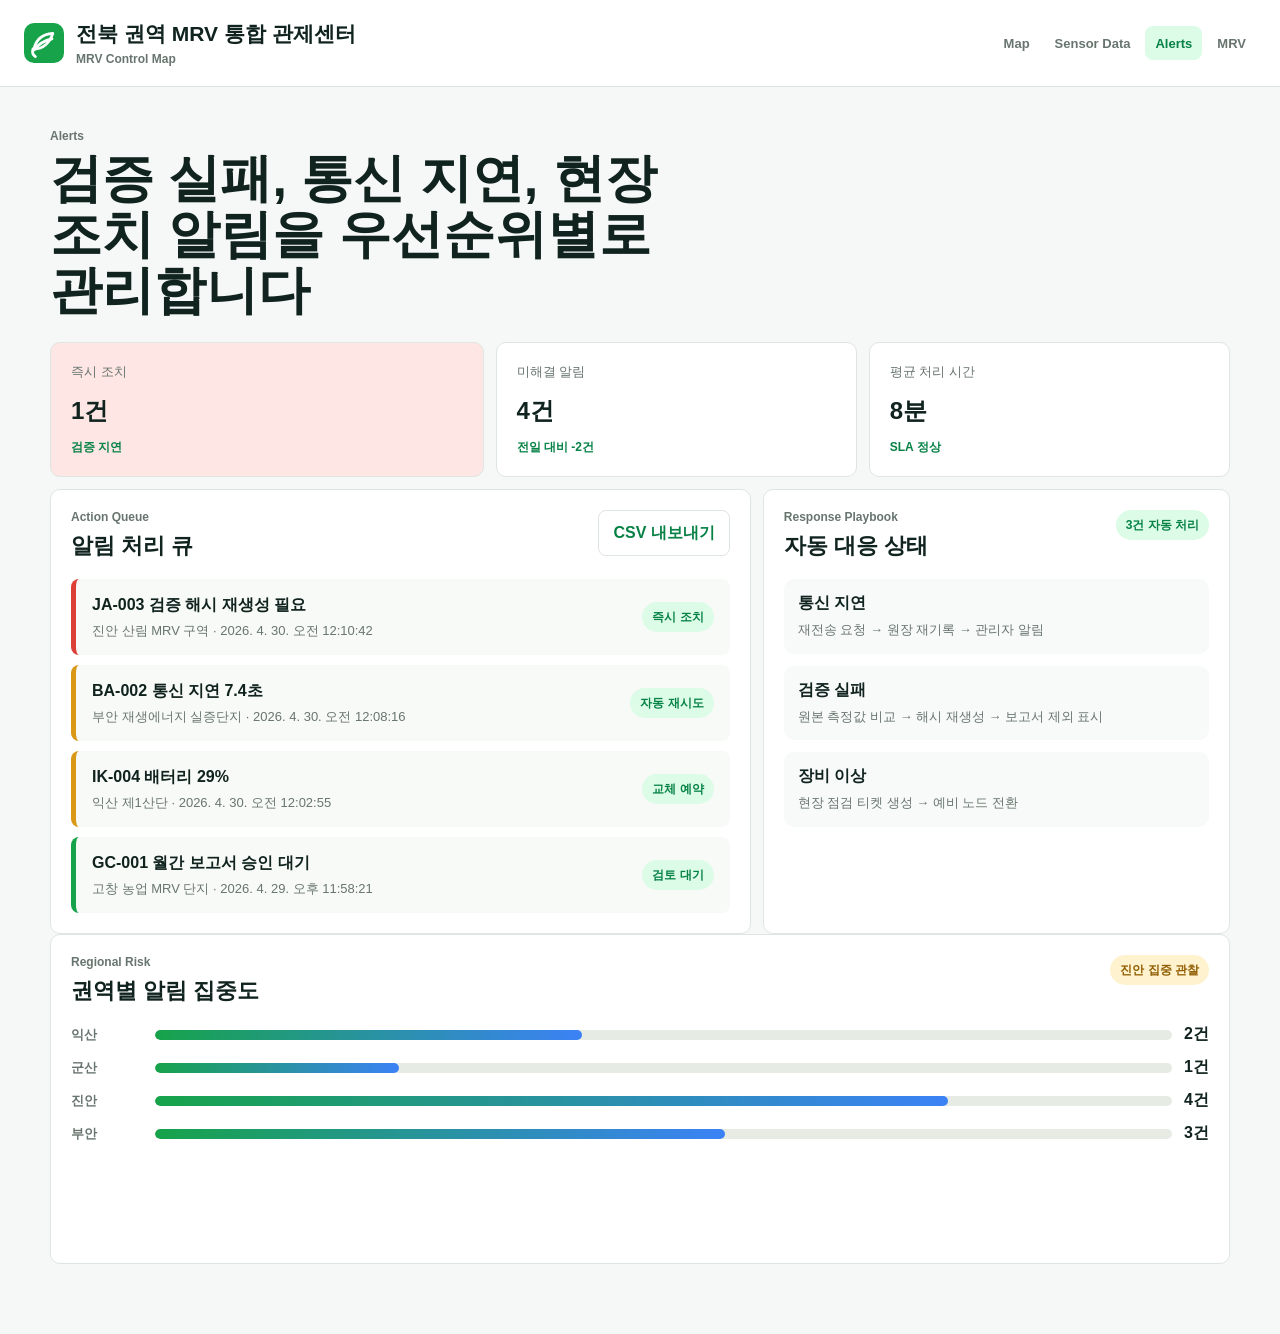
==== alerts.html @ 884a6193 "V1.0" ====
<!doctype html>
<html lang="ko">
  <head>
    <meta charset="utf-8" />
    <meta name="viewport" content="width=device-width, initial-scale=1" />
    <title>Alerts | MRV Control Map</title>
    <link rel="stylesheet" href="assets/styles.css" />
  </head>
  <body>
    <header class="topbar">
      <div class="topbar-main">
        <a class="brand" href="index.html" aria-label="MRV Control Map home">
          <span class="brand-icon" aria-hidden="true">
            <svg viewBox="0 0 40 40" role="img">
              <rect width="40" height="40" rx="10"></rect>
              <path d="M10 26c8.8.3 16-6.4 18.8-15.6C19.2 11.1 12.1 16.3 10 26Z"></path>
              <path d="M10 27c4.5-6 10.5-9.7 18-11.2"></path>
              <path d="M9 26c-1.1 3.1-.3 5.7 2.4 7.7"></path>
            </svg>
          </span>
          <span>
            <strong>전북 권역 MRV 통합 관제센터</strong>
            <small>MRV Control Map</small>
          </span>
        </a>

        <nav class="nav" aria-label="Main navigation">
          <a href="index.html">Map</a>
          <a href="sensor.html">Sensor Data</a>
          <a class="active" href="alerts.html">Alerts</a>
          <a href="mrv.html">MRV</a>
        </nav>
      </div>
    </header>

    <main class="page-shell">
      <section class="page-heading compact">
        <p class="eyebrow">Alerts</p>
        <h1>검증 실패, 통신 지연, 현장 조치 알림을 우선순위별로 관리합니다</h1>
      </section>

      <section class="alert-board" aria-label="Alert summary">
        <article class="alert-summary danger-bg">
          <p>즉시 조치</p>
          <strong>1건</strong>
          <em>검증 지연</em>
        </article>
        <article class="alert-summary">
          <p>미해결 알림</p>
          <strong>4건</strong>
          <em>전일 대비 -2건</em>
        </article>
        <article class="alert-summary">
          <p>평균 처리 시간</p>
          <strong>8분</strong>
          <em>SLA 정상</em>
        </article>
      </section>

      <section class="split-layout alert-layout">
        <article class="panel">
          <div class="panel-head">
            <div>
              <p class="eyebrow">Action Queue</p>
              <h2>알림 처리 큐</h2>
            </div>
            <button class="ghost-action" type="button">CSV 내보내기</button>
          </div>

          <div class="alert-list renewed">
            <article class="alert-item high">
              <div>
                <strong>JA-003 검증 해시 재생성 필요</strong>
                <p>진안 산림 MRV 구역 · 2026. 4. 30. 오전 12:10:42</p>
              </div>
              <span>즉시 조치</span>
            </article>
            <article class="alert-item medium">
              <div>
                <strong>BA-002 통신 지연 7.4초</strong>
                <p>부안 재생에너지 실증단지 · 2026. 4. 30. 오전 12:08:16</p>
              </div>
              <span>자동 재시도</span>
            </article>
            <article class="alert-item medium">
              <div>
                <strong>IK-004 배터리 29%</strong>
                <p>익산 제1산단 · 2026. 4. 30. 오전 12:02:55</p>
              </div>
              <span>교체 예약</span>
            </article>
            <article class="alert-item low">
              <div>
                <strong>GC-001 월간 보고서 승인 대기</strong>
                <p>고창 농업 MRV 단지 · 2026. 4. 29. 오후 11:58:21</p>
              </div>
              <span>검토 대기</span>
            </article>
          </div>
        </article>

        <article class="panel">
          <div class="panel-head">
            <div>
              <p class="eyebrow">Response Playbook</p>
              <h2>자동 대응 상태</h2>
            </div>
            <span class="pill safe">3건 자동 처리</span>
          </div>
          <div class="playbook-list">
            <div>
              <strong>통신 지연</strong>
              <span>재전송 요청 → 원장 재기록 → 관리자 알림</span>
            </div>
            <div>
              <strong>검증 실패</strong>
              <span>원본 측정값 비교 → 해시 재생성 → 보고서 제외 표시</span>
            </div>
            <div>
              <strong>장비 이상</strong>
              <span>현장 점검 티켓 생성 → 예비 노드 전환</span>
            </div>
          </div>
        </article>
      </section>

      <section class="panel">
        <div class="panel-head">
          <div>
            <p class="eyebrow">Regional Risk</p>
            <h2>권역별 알림 집중도</h2>
          </div>
          <span class="pill warn">진안 집중 관찰</span>
        </div>
        <div class="risk-grid">
          <div><span>익산</span><i style="--value:42%"></i><strong>2건</strong></div>
          <div><span>군산</span><i style="--value:24%"></i><strong>1건</strong></div>
          <div><span>진안</span><i style="--value:78%"></i><strong>4건</strong></div>
          <div><span>부안</span><i style="--value:56%"></i><strong>3건</strong></div>
        </div>
      </section>
    </main>
  </body>
</html>
---- assets/styles.css ----
:root {
  color-scheme: light;
  --bg: #f6f8f7;
  --surface: #ffffff;
  --surface-soft: #f3f6f4;
  --line: #dfe5e1;
  --line-strong: #cbd5cf;
  --text: #10231f;
  --muted: #68756f;
  --green: #16a34a;
  --green-dark: #078246;
  --green-soft: #dcfce7;
  --blue: #3b82f6;
  --blue-soft: #e8f1ff;
  --yellow: #d99816;
  --yellow-soft: #fff3cf;
  --red: #dc3f38;
  --red-soft: #fde6e4;
  --shadow: 0 18px 44px rgba(16, 35, 31, 0.14);
  --topbar-height: 86px;
}

* {
  box-sizing: border-box;
}

html,
body {
  min-height: 100%;
}

body {
  margin: 0;
  background: var(--bg);
  color: var(--text);
  font-family: Inter, "Pretendard", "Noto Sans KR", "Segoe UI", Arial, sans-serif;
}

a {
  color: inherit;
  text-decoration: none;
}

button {
  font: inherit;
}

.topbar {
  position: sticky;
  top: 0;
  z-index: 40;
  display: flex;
  min-height: var(--topbar-height);
  align-items: center;
  border-bottom: 1px solid var(--line);
  background: rgba(255, 255, 255, 0.94);
  backdrop-filter: blur(18px);
}

.telemetry-strip {
  display: flex;
  flex: 1 1 560px;
  min-width: 0;
  max-width: 700px;
  min-height: 48px;
  align-items: center;
  justify-content: center;
  gap: 12px;
  border: 1px solid rgba(22, 163, 74, 0.18);
  border-radius: 10px;
  padding: 6px 10px;
  background:
    linear-gradient(90deg, rgba(240, 253, 244, 0.96), rgba(255, 255, 255, 0.92)),
    #fff;
}

.telemetry-tabs,
.live-measurement {
  display: inline-flex;
  min-width: 0;
  align-items: center;
}

.telemetry-tabs {
  gap: 10px;
}

.telemetry-tab {
  display: inline-flex;
  min-width: 0;
  min-height: 30px;
  align-items: center;
  gap: 8px;
  border: 1px solid rgba(22, 163, 74, 0.18);
  border-radius: 999px;
  padding: 0 11px;
  background: rgba(255, 255, 255, 0.88);
  white-space: nowrap;
}

.telemetry-tab span {
  color: var(--muted);
  font-size: 12px;
  font-weight: 900;
}

.telemetry-tab strong {
  color: var(--text);
  font-size: 14px;
  font-weight: 900;
}

.telemetry-tab em {
  display: inline-flex;
  min-height: 20px;
  align-items: center;
  border-radius: 999px;
  padding: 0 7px;
  color: var(--green-dark);
  background: var(--green-soft);
  font-size: 11px;
  font-style: normal;
  font-weight: 900;
}

.telemetry-flow {
  position: relative;
  display: inline-block;
  width: 74px;
  height: 2px;
  flex: 0 0 auto;
  overflow: hidden;
  border-radius: 999px;
  background: linear-gradient(90deg, rgba(59, 130, 246, 0.18), rgba(22, 163, 74, 0.5));
}

.telemetry-flow i {
  position: absolute;
  top: -3px;
  left: -8px;
  width: 8px;
  height: 8px;
  border-radius: 50%;
  background: var(--blue);
  animation: telemetryPacket 1.7s linear infinite;
}

.telemetry-flow i:nth-child(2) {
  animation-delay: 0.45s;
}

.telemetry-flow i:nth-child(3) {
  animation-delay: 0.9s;
}

.live-measurement {
  gap: 9px;
  border: 1px solid rgba(34, 197, 94, 0.22);
  border-radius: 999px;
  padding: 5px 10px;
  background: rgba(255, 255, 255, 0.86);
  white-space: nowrap;
}

.live-dot {
  position: relative;
  width: 9px;
  height: 9px;
  flex: 0 0 auto;
  border-radius: 50%;
  background: #22c55e;
}

.live-dot::after {
  position: absolute;
  inset: -5px;
  border: 1px solid rgba(34, 197, 94, 0.52);
  border-radius: inherit;
  animation: livePulse 1.5s ease-out infinite;
  content: "";
}

.live-measurement b {
  min-width: 0;
  overflow: hidden;
  color: var(--text);
  font-size: 13px;
  font-weight: 900;
  text-overflow: ellipsis;
}

.live-measurement small {
  flex: 0 0 auto;
  border-radius: 999px;
  padding: 3px 7px;
  color: var(--green-dark);
  background: var(--green-soft);
  font-size: 11px;
  font-weight: 900;
}

@keyframes telemetryPacket {
  to {
    transform: translateX(92px);
  }
}

@keyframes livePulse {
  from {
    opacity: 0.9;
    transform: scale(0.75);
  }

  to {
    opacity: 0;
    transform: scale(1.95);
  }
}

.topbar-main {
  display: flex;
  width: 100%;
  min-width: 0;
  min-height: var(--topbar-height);
  align-items: center;
  justify-content: space-between;
  gap: 18px;
  padding: 0 24px;
}

body:not(.map-page) .topbar {
  --topbar-height: 86px;
}

.brand {
  display: inline-flex;
  align-items: center;
  gap: 12px;
  min-width: 0;
}

.brand-icon {
  display: inline-grid;
  flex: 0 0 auto;
  width: 40px;
  height: 40px;
  place-items: center;
}

.brand-icon svg {
  width: 40px;
  height: 40px;
}

.brand-icon rect {
  fill: #16a34a;
}

.brand-icon path {
  fill: none;
  stroke: #fff;
  stroke-linecap: round;
  stroke-linejoin: round;
  stroke-width: 2.8;
}

.brand-mark {
  display: inline-block;
  flex: 0 0 auto;
  width: 34px;
  height: 34px;
  border-radius: 9px;
  background:
    radial-gradient(circle at 72% 25%, #f6d044 0 14%, transparent 15%),
    linear-gradient(135deg, #16a34a, #078246);
  box-shadow: inset 0 0 0 1px rgba(255, 255, 255, 0.42);
}

.brand strong,
.brand small {
  display: block;
}

.brand strong {
  font-size: 21px;
  font-weight: 900;
  letter-spacing: 0;
  white-space: nowrap;
}

.brand small {
  margin-top: 4px;
  color: var(--muted);
  font-size: 12px;
  font-weight: 700;
}

.topbar-actions {
  display: flex;
  align-items: center;
  gap: 16px;
}

.nav {
  display: flex;
  align-items: center;
  gap: 5px;
  color: var(--muted);
  font-size: 13px;
  font-weight: 800;
}

.nav a {
  display: inline-flex;
  min-height: 34px;
  align-items: center;
  border-radius: 8px;
  padding: 0 10px;
}

.nav a:hover,
.nav a.active {
  color: var(--green-dark);
  background: var(--green-soft);
}

.map-page {
  overflow: hidden;
}

.control-layout {
  position: relative;
  height: calc(100dvh - var(--topbar-height));
  overflow: hidden;
  background: #d8e3dd;
}

.map-workspace,
.kakao-map {
  position: absolute;
  inset: 0;
}

.control-panel {
  position: absolute;
  left: 0;
  top: 0;
  bottom: 0;
  z-index: 20;
  display: grid;
  width: min(392px, calc(100vw - 54px));
  grid-template-rows: auto minmax(0, 1fr);
  border-right: 1px solid var(--line);
  background: rgba(255, 255, 255, 0.97);
  box-shadow: var(--shadow);
  transition: transform 260ms ease;
}

.control-layout[data-panel-state="collapsed"] .control-panel {
  transform: translateX(-100%);
}

.panel-toggle {
  position: absolute;
  right: -34px;
  top: 50%;
  z-index: 25;
  display: grid;
  width: 34px;
  height: 64px;
  place-items: center;
  border: 1px solid var(--line-strong);
  border-left: 0;
  border-radius: 0 9px 9px 0;
  background: rgba(255, 255, 255, 0.96);
  box-shadow: 10px 0 24px rgba(16, 35, 31, 0.12);
  cursor: pointer;
  transform: translateY(-50%);
}

.panel-toggle span {
  width: 13px;
  height: 13px;
  border-left: 3px solid var(--green-dark);
  border-bottom: 3px solid var(--green-dark);
  transform: rotate(45deg);
  transition: transform 200ms ease;
}

.control-layout[data-panel-state="collapsed"] .panel-toggle span {
  transform: rotate(225deg);
}

.panel-top {
  display: flex;
  min-height: 102px;
  align-items: center;
  justify-content: space-between;
  gap: 14px;
  border-bottom: 1px solid var(--line);
  padding: 22px 26px 18px;
}

.panel-top h1 {
  margin: 0;
  font-size: 28px;
  line-height: 1.12;
  letter-spacing: 0;
}

.eyebrow {
  margin: 0 0 7px;
  color: var(--muted);
  font-size: 12px;
  font-weight: 900;
  letter-spacing: 0;
}

.panel-content {
  display: grid;
  gap: 14px;
  align-content: start;
  overflow: auto;
  overflow-x: hidden;
  padding: 18px;
}

.region-selector {
  border: 1px solid var(--line);
  border-radius: 10px;
  padding: 16px;
  background: var(--surface);
}

.section-heading.compact {
  margin-bottom: 12px;
}

.section-heading.compact span {
  display: inline-flex;
  min-height: 28px;
  align-items: center;
  border-radius: 999px;
  padding: 0 9px;
  color: var(--green-dark);
  background: var(--green-soft);
  font-size: 11px;
  font-weight: 900;
}

.region-select-wrap {
  display: grid;
  gap: 8px;
}

.region-select-wrap > span {
  color: var(--muted);
  font-size: 12px;
  font-weight: 900;
}

.region-select {
  width: 100%;
  min-height: 50px;
  border: 1px solid var(--line-strong);
  border-radius: 8px;
  padding: 0 42px 0 14px;
  color: var(--text);
  background: #fff;
  font-size: 15px;
  font-weight: 900;
  cursor: pointer;
}

.region-select:focus {
  border-color: rgba(22, 163, 74, 0.75);
  box-shadow: 0 0 0 4px rgba(22, 163, 74, 0.14);
  outline: 0;
}

.region-detail-card {
  margin-top: 12px;
  border: 1px solid rgba(22, 163, 74, 0.22);
  border-radius: 10px;
  padding: 14px;
  background:
    linear-gradient(135deg, rgba(240, 253, 244, 0.94), rgba(255, 255, 255, 0.98)),
    #fff;
}

.region-detail-card strong {
  display: block;
  font-size: 18px;
  line-height: 1.22;
}

.region-detail-card dl {
  display: grid;
  grid-template-columns: repeat(2, minmax(0, 1fr));
  gap: 8px;
  margin: 14px 0 0;
}

.region-detail-card dl div {
  min-width: 0;
  border-radius: 8px;
  padding: 10px;
  background: rgba(255, 255, 255, 0.84);
}

.region-detail-card dt,
.region-detail-card dd {
  min-width: 0;
  overflow: hidden;
  text-overflow: ellipsis;
  white-space: nowrap;
}

.region-detail-card dt {
  color: var(--muted);
  font-size: 11px;
  font-weight: 900;
}

.region-detail-card dd {
  margin: 5px 0 0;
  color: var(--text);
  font-size: 13px;
  font-weight: 900;
}

.carbon-grid {
  display: grid;
  grid-template-columns: repeat(2, minmax(0, 1fr));
  gap: 10px;
}

.carbon-card,
.ledger-card,
.quick-tile,
.stat-card,
.alert-summary,
.report-tile,
.panel {
  border: 1px solid var(--line);
  border-radius: 10px;
  background: var(--surface);
}

.carbon-card,
.ledger-card {
  min-width: 0;
}

.carbon-card {
  min-height: 142px;
  padding: 16px;
}

.carbon-card.primary {
  grid-column: 1 / -1;
  background:
    linear-gradient(135deg, rgba(220, 252, 231, 0.7), rgba(255, 255, 255, 0.98)),
    #fff;
}

.carbon-card > span,
.carbon-card em {
  display: block;
  color: var(--muted);
  font-size: 13px;
  font-style: normal;
}

.carbon-card strong {
  display: block;
  margin: 8px 0 12px;
  color: var(--text);
  font-size: 26px;
  line-height: 1.12;
}

.carbon-card strong > span {
  display: inline;
  color: inherit;
  font-size: inherit;
}

.carbon-card.primary strong {
  font-size: 34px;
}

.carbon-card small {
  display: block;
  margin-top: 3px;
  font-size: 22px;
}

.carbon-card em {
  color: var(--green-dark);
  font-weight: 800;
}

.carbon-change {
  display: flex;
  align-items: center;
  justify-content: space-between;
  gap: 12px;
  margin: 12px 0;
}

.carbon-change span {
  color: var(--muted);
  font-size: 12px;
  font-weight: 800;
}

.carbon-change b {
  color: var(--green-dark);
  font-size: 14px;
}

.carbon-trend {
  display: grid;
  height: 74px;
  grid-template-columns: repeat(8, minmax(0, 1fr));
  align-items: end;
  gap: 6px;
  margin: 10px 0 12px;
  border-radius: 8px;
  padding: 10px;
  background: rgba(22, 163, 74, 0.07);
}

.carbon-trend i {
  display: block;
  height: var(--h);
  min-height: 14px;
  border-radius: 6px 6px 2px 2px;
  background: linear-gradient(180deg, #22c55e, #0f9f58);
  box-shadow: 0 8px 18px rgba(22, 163, 74, 0.18);
  transition: height 420ms ease;
}

.ledger-card {
  padding: 16px;
}

.section-heading {
  display: flex;
  align-items: flex-start;
  justify-content: space-between;
  gap: 12px;
  margin-bottom: 14px;
}

.section-heading h2 {
  margin: 0;
  font-size: 19px;
  line-height: 1.2;
}

.ledger-heading {
  align-items: center;
}

.ledger-heading span {
  display: inline-flex;
  min-height: 28px;
  align-items: center;
  border: 1px solid var(--line);
  border-radius: 6px;
  padding: 0 8px;
  color: var(--muted);
  background: #fff;
  font-size: 11px;
  font-weight: 800;
  white-space: nowrap;
}

.ledger-table {
  max-width: 100%;
  overflow-x: auto;
  border: 1px solid var(--line);
  border-radius: 8px;
}

.ledger-row {
  display: grid;
  width: 720px;
  grid-template-columns: 105px 170px 190px 120px 115px;
  align-items: center;
  gap: 10px;
  min-height: 52px;
  border: 0;
  border-bottom: 1px solid #edf0ee;
  padding: 0 14px;
  background: #fff;
  color: var(--text);
  text-align: left;
}

.ledger-row:not(.head) {
  cursor: pointer;
}

.ledger-row:not(.head):hover,
.ledger-row.active {
  background: #f0fdf4;
}

.ledger-row.head {
  min-height: 44px;
  color: var(--muted);
  background: #f8faf9;
  font-size: 12px;
  font-weight: 800;
}

.ledger-row span,
.ledger-row strong,
.ledger-row em {
  min-width: 0;
  overflow: hidden;
  text-overflow: ellipsis;
  white-space: nowrap;
}

.ledger-row span {
  font-size: 12px;
}

.ledger-row span i {
  display: inline-block;
  width: 8px;
  height: 8px;
  margin-right: 7px;
  border-radius: 50%;
  background: var(--blue);
}

.ledger-row strong {
  color: var(--green-dark);
  font-size: 13px;
}

.ledger-row em {
  display: inline-flex;
  min-height: 26px;
  align-items: center;
  justify-content: center;
  border-radius: 999px;
  color: var(--green-dark);
  background: var(--green-soft);
  font-size: 12px;
  font-style: normal;
  font-weight: 900;
}

.map-statusbar,
.selected-node,
.map-fallback {
  position: absolute;
  z-index: 8;
  border: 1px solid rgba(16, 35, 31, 0.12);
  border-radius: 10px;
  background: rgba(255, 255, 255, 0.91);
  box-shadow: var(--shadow);
  backdrop-filter: blur(18px);
}

.map-statusbar {
  left: 420px;
  top: 18px;
  width: min(390px, calc(100% - 650px));
  min-width: 280px;
  padding: 12px 14px;
}

.map-statusbar p,
.map-statusbar strong {
  margin: 0;
}

.map-statusbar p {
  color: var(--green-dark);
  font-size: 14px;
  font-weight: 800;
}

.map-statusbar strong {
  display: inline-flex;
  align-items: center;
  gap: 8px;
  margin-top: 6px;
  color: var(--green-dark);
  font-size: 20px;
}

.selected-node {
  right: 22px;
  bottom: 22px;
  width: min(330px, calc(100% - 44px));
  padding: 17px;
}

.selected-node strong,
.selected-node span {
  display: block;
}

.selected-node strong {
  margin-bottom: 8px;
  font-size: 26px;
}

.selected-node span {
  color: var(--muted);
  font-size: 14px;
  font-weight: 700;
}

.map-fallback {
  left: 50%;
  top: 50%;
  width: min(430px, calc(100% - 32px));
  padding: 20px;
  transform: translate(-50%, -50%);
}

.map-fallback strong {
  display: block;
  margin-bottom: 8px;
  font-size: 20px;
}

.map-fallback p {
  margin: 0;
  color: var(--muted);
  line-height: 1.5;
}

.map-marker {
  position: relative;
  display: grid;
  min-width: 84px;
  gap: 2px;
  border: 3px solid #fff;
  border-radius: 10px;
  padding: 8px 10px 8px 26px;
  color: var(--text);
  background: rgba(255, 255, 255, 0.97);
  box-shadow: 0 13px 28px rgba(16, 35, 31, 0.24);
  cursor: pointer;
}

.map-marker::before {
  position: absolute;
  left: 10px;
  top: 50%;
  width: 9px;
  height: 9px;
  border-radius: 50%;
  background: var(--green);
  transform: translateY(-50%);
  content: "";
}

.map-marker.warn::before {
  background: var(--yellow);
}

.map-marker::after {
  position: absolute;
  left: 50%;
  bottom: -9px;
  width: 16px;
  height: 16px;
  border-right: 3px solid #fff;
  border-bottom: 3px solid #fff;
  background: inherit;
  transform: translateX(-50%) rotate(45deg);
  content: "";
}

.map-marker strong {
  font-size: 14px;
}

.map-marker span {
  color: var(--green-dark);
  font-size: 12px;
  font-weight: 900;
}

.map-marker.active {
  outline: 4px solid rgba(22, 163, 74, 0.24);
}

.danger-text {
  color: var(--red);
}

.primary-action,
.ghost-action {
  display: inline-flex;
  min-height: 46px;
  align-items: center;
  justify-content: center;
  border: 0;
  border-radius: 8px;
  font-weight: 900;
  cursor: pointer;
}

.primary-action {
  color: #fff;
  background: var(--green-dark);
}

.ghost-action {
  border: 1px solid var(--line);
  padding: 0 14px;
  color: var(--green-dark);
  background: #fff;
}

.page-shell {
  width: min(1180px, calc(100% - 36px));
  margin: 0 auto;
  padding: 42px 0 70px;
}

.page-heading {
  max-width: 720px;
  margin-bottom: 24px;
}

.page-heading.compact {
  max-width: 620px;
}

.page-heading h1 {
  margin: 0;
  font-size: clamp(30px, 5vw, 52px);
  line-height: 1.08;
  letter-spacing: 0;
}

.stat-strip,
.quick-grid,
.alert-board,
.report-grid {
  display: grid;
  gap: 12px;
}

.stat-strip,
.quick-grid,
.report-grid {
  grid-template-columns: repeat(4, minmax(0, 1fr));
  margin-top: 14px;
}

.alert-board {
  grid-template-columns: 1.2fr 1fr 1fr;
  margin-bottom: 12px;
}

.quick-tile,
.stat-card,
.alert-summary,
.report-tile {
  min-height: 104px;
  padding: 20px;
}

.quick-tile p,
.stat-card p,
.alert-summary p,
.report-tile p {
  margin: 0 0 14px;
  color: var(--muted);
  font-size: 13px;
}

.quick-tile strong,
.stat-card strong,
.alert-summary strong,
.report-tile strong {
  font-size: 24px;
}

.stat-card small,
.report-tile small {
  display: inline-block;
  margin-left: 4px;
  font-size: 15px;
}

.stat-card em,
.alert-summary em,
.report-tile em {
  display: block;
  margin-top: 12px;
  color: var(--green-dark);
  font-size: 12px;
  font-style: normal;
  font-weight: 900;
}

.live-card {
  background:
    linear-gradient(135deg, rgba(220, 252, 231, 0.74), rgba(255, 255, 255, 0.98)),
    #fff;
}

.split-layout {
  display: grid;
  grid-template-columns: minmax(0, 1.25fr) minmax(320px, 0.75fr);
  gap: 12px;
  margin-top: 12px;
}

.split-layout.wide-left,
.split-layout.report-layout {
  grid-template-columns: minmax(0, 1.45fr) minmax(320px, 0.65fr);
}

.split-layout.alert-layout {
  grid-template-columns: minmax(0, 1.2fr) minmax(300px, 0.8fr);
}

.panel {
  min-height: 330px;
  padding: 20px;
}

.panel-head {
  display: flex;
  align-items: flex-start;
  justify-content: space-between;
  gap: 16px;
  margin-bottom: 18px;
}

.panel h2 {
  margin: 0;
  font-size: 22px;
}

.pill {
  display: inline-flex;
  min-height: 30px;
  align-items: center;
  border-radius: 999px;
  padding: 0 10px;
  font-size: 12px;
  font-weight: 900;
}

.pill.warn {
  color: #8f5c00;
  background: var(--yellow-soft);
}

.pill.safe {
  color: var(--green-dark);
  background: var(--green-soft);
}

.chart {
  position: relative;
  min-height: 270px;
  overflow: hidden;
}

.chart-grid {
  position: absolute;
  inset: 0;
  background-image: linear-gradient(to bottom, transparent calc(100% - 1px), #dce1d8 1px);
  background-size: 100% 52px;
}

.chart svg {
  position: relative;
  width: 100%;
  height: 270px;
}

.chart-line {
  fill: none;
  stroke-linecap: round;
  stroke-linejoin: round;
  stroke-width: 6;
}

.chart-line.soft {
  stroke: rgba(59, 130, 246, 0.28);
}

.chart-line.strong {
  stroke: var(--green);
}

.sensor-list,
.alert-list,
.progress-stack {
  display: grid;
  gap: 10px;
}

.signal-board {
  display: grid;
  gap: 22px;
}

.signal-track {
  position: relative;
  display: grid;
  grid-template-columns: auto minmax(100px, 1fr) auto;
  align-items: center;
  gap: 14px;
  min-height: 58px;
  border-radius: 10px;
  padding: 0 16px;
  background: #f8faf9;
}

.signal-track span,
.signal-track strong {
  font-size: 14px;
  font-weight: 900;
}

.signal-track i {
  position: relative;
  height: 3px;
  overflow: hidden;
  border-radius: 999px;
  background: linear-gradient(90deg, rgba(59, 130, 246, 0.2), rgba(22, 163, 74, 0.55));
}

.signal-track i::before,
.signal-track i::after {
  position: absolute;
  top: -4px;
  left: -10px;
  width: 10px;
  height: 10px;
  border-radius: 50%;
  background: var(--blue);
  animation: telemetryPacket 1.65s linear infinite;
  content: "";
}

.signal-track i::after {
  animation-delay: 0.78s;
}

.measurement-bars {
  display: grid;
  gap: 10px;
}

.measurement-bars div,
.quality-stack div,
.risk-grid div {
  display: grid;
  grid-template-columns: 90px minmax(0, 1fr) auto;
  align-items: center;
  gap: 12px;
}

.measurement-bars span,
.quality-stack span,
.risk-grid span {
  color: var(--muted);
  font-size: 13px;
  font-weight: 900;
}

.measurement-bars div::before,
.quality-stack i,
.risk-grid i,
.progress-stack i {
  height: 10px;
  overflow: hidden;
  border-radius: 999px;
  background: #e6ebe4;
  content: "";
}

.measurement-bars div::before {
  background:
    linear-gradient(90deg, var(--green), var(--blue)) 0 0 / var(--value) 100% no-repeat,
    #e6ebe4;
}

.measurement-bars b {
  color: var(--green-dark);
  font-size: 13px;
}

.quality-stack {
  display: grid;
  gap: 14px;
}

.quality-stack div {
  grid-template-columns: 1fr auto;
}

.quality-stack i {
  grid-column: 1 / -1;
}

.quality-stack i::before,
.risk-grid i::before,
.progress-stack i::before {
  display: block;
  width: var(--value);
  height: 100%;
  border-radius: inherit;
  background: linear-gradient(90deg, var(--green), var(--blue));
  content: "";
}

.table-panel {
  margin-top: 12px;
}

.data-table {
  overflow-x: auto;
  border: 1px solid var(--line);
  border-radius: 10px;
}

.data-row {
  display: grid;
  grid-template-columns: 110px 1.3fr 110px 100px 130px 100px;
  align-items: center;
  gap: 12px;
  min-width: 780px;
  min-height: 54px;
  border-bottom: 1px solid #edf0ee;
  padding: 0 16px;
  background: #fff;
}

.data-row.head {
  min-height: 44px;
  color: var(--muted);
  background: #f8faf9;
  font-size: 12px;
  font-weight: 900;
}

.data-row.attention {
  background: #fffaf0;
}

.data-row span,
.data-row strong,
.data-row em,
.data-row b {
  min-width: 0;
  overflow: hidden;
  text-overflow: ellipsis;
  white-space: nowrap;
}

.data-row em {
  color: var(--green-dark);
  font-style: normal;
  font-weight: 900;
}

.status-ok,
.status-watch {
  display: inline-flex;
  min-height: 26px;
  align-items: center;
  justify-content: center;
  border-radius: 999px;
  font-size: 12px;
}

.status-ok {
  color: var(--green-dark);
  background: var(--green-soft);
}

.status-watch {
  color: #8f5c00;
  background: var(--yellow-soft);
}

.sensor-item {
  display: grid;
  grid-template-columns: 16px 1fr auto auto;
  min-height: 50px;
  align-items: center;
  gap: 12px;
  border-bottom: 1px solid rgba(16, 35, 31, 0.08);
}

.sensor-item em {
  color: var(--muted);
  font-size: 13px;
  font-style: normal;
}

.node-dot {
  width: 10px;
  height: 10px;
  border-radius: 50%;
}

.node-dot.safe {
  background: var(--green);
}

.node-dot.warn {
  background: var(--yellow);
}

.node-dot.danger {
  background: var(--red);
}

.danger-bg {
  background: var(--red-soft);
}

.alert-item {
  display: flex;
  min-height: 76px;
  align-items: center;
  justify-content: space-between;
  gap: 16px;
  border-left: 5px solid var(--line);
  border-radius: 8px;
  padding: 14px 16px;
  background: #f8faf7;
}

.alert-item.high {
  border-color: var(--red);
}

.alert-item.medium {
  border-color: var(--yellow);
}

.alert-item.low {
  border-color: var(--green);
}

.alert-item p {
  margin: 6px 0 0;
  color: var(--muted);
  font-size: 13px;
}

.alert-item span {
  display: inline-flex;
  min-height: 30px;
  align-items: center;
  border-radius: 999px;
  padding: 0 10px;
  color: var(--green-dark);
  background: var(--green-soft);
  font-size: 12px;
  font-weight: 900;
}

.playbook-list {
  display: grid;
  gap: 12px;
}

.playbook-list div {
  border-radius: 10px;
  padding: 14px;
  background: #f8faf9;
}

.playbook-list strong,
.playbook-list span {
  display: block;
}

.playbook-list strong {
  margin-bottom: 6px;
}

.playbook-list span {
  color: var(--muted);
  font-size: 13px;
  line-height: 1.5;
}

.risk-grid {
  display: grid;
  gap: 12px;
}

.risk-grid div {
  grid-template-columns: 72px minmax(0, 1fr) auto;
}

.progress-stack div {
  display: grid;
  grid-template-columns: 1fr auto;
  gap: 8px 14px;
  align-items: center;
}

.progress-stack span {
  color: var(--muted);
  font-size: 14px;
}

.progress-stack i {
  grid-column: 1 / -1;
  height: 10px;
  overflow: hidden;
  border-radius: 999px;
  background: #e6ebe4;
}

.progress-stack i::before {
  display: block;
  width: var(--value);
  height: 100%;
  border-radius: inherit;
  background: linear-gradient(90deg, var(--green), var(--blue));
  content: "";
}

.check-list {
  display: grid;
  gap: 14px;
  margin: 0;
  padding: 0;
  list-style: none;
}

.check-list li {
  position: relative;
  padding-left: 28px;
  color: var(--muted);
}

.check-list li::before {
  position: absolute;
  left: 0;
  top: 2px;
  width: 16px;
  height: 16px;
  border-radius: 50%;
  background: #dfe9e3;
  box-shadow: inset 0 0 0 4px #fff;
  content: "";
}

.report-builder {
  display: grid;
  grid-template-columns: minmax(320px, 0.8fr) minmax(0, 1.2fr);
  gap: 12px;
  align-items: stretch;
}

.report-control {
  min-height: auto;
}

.report-form {
  display: grid;
  gap: 12px;
}

.report-form label {
  display: grid;
  gap: 8px;
}

.report-form span {
  color: var(--muted);
  font-size: 12px;
  font-weight: 900;
}

.report-form select,
.report-form input {
  min-height: 46px;
  border: 1px solid var(--line-strong);
  border-radius: 8px;
  padding: 0 12px;
  color: var(--text);
  background: #fff;
  font: inherit;
  font-weight: 800;
}

.report-actions {
  display: flex;
  flex-wrap: wrap;
  gap: 8px;
  margin-top: 16px;
}

.auto-report-metrics {
  grid-template-columns: repeat(2, minmax(0, 1fr));
  margin-top: 0;
}

.report-paper-head {
  display: flex;
  justify-content: space-between;
  gap: 14px;
  border-bottom: 1px solid var(--line);
  padding-bottom: 16px;
}

.report-paper-head h2 {
  margin: 0;
  font-size: 24px;
}

.report-paper-head span {
  color: var(--muted);
  font-size: 12px;
  font-weight: 900;
  white-space: nowrap;
}

.report-body {
  display: grid;
  gap: 12px;
  padding-top: 18px;
}

.report-body h3 {
  margin: 8px 0 0;
  font-size: 16px;
}

.report-body p,
.report-body li {
  color: var(--muted);
  font-size: 14px;
  line-height: 1.7;
}

.report-body p,
.report-body ul {
  margin: 0;
}

.report-body ul {
  padding-left: 18px;
}

@media print {
  .topbar,
  .report-control,
  .auto-report-metrics,
  .progress-stack {
    display: none;
  }

  .page-shell {
    width: 100%;
    padding: 0;
  }

  .report-layout {
    display: block;
  }

  .report-document {
    border: 0;
  }
}

@media (max-width: 1120px) {
  :root {
    --topbar-height: 92px;
  }

  .topbar-main {
    gap: 12px;
    padding: 0 16px;
  }

  .brand strong {
    font-size: 18px;
  }

  .telemetry-strip {
    flex-basis: 470px;
    gap: 8px;
  }

  .telemetry-tab em {
    display: none;
  }

  .map-statusbar {
    left: 420px;
    width: min(340px, calc(100% - 560px));
    min-width: 260px;
  }
}

@media (max-width: 900px) {
  :root {
    --topbar-height: 196px;
  }

  body:not(.map-page) .topbar {
    --topbar-height: 126px;
  }

  .map-page {
    overflow: auto;
  }

  .topbar {
    min-height: var(--topbar-height);
    gap: 0;
    padding: 0;
  }

  .telemetry-strip {
    min-height: 76px;
    flex-direction: column;
    align-items: stretch;
    gap: 8px;
    padding: 10px 16px;
  }

  .telemetry-tabs {
    width: 100%;
  }

  .telemetry-flow {
    flex: 1 1 48px;
    width: auto;
    min-width: 44px;
  }

  .live-measurement {
    width: 100%;
    justify-content: space-between;
  }

  .topbar-main {
    min-height: var(--topbar-height);
    flex-direction: column;
    align-items: flex-start;
    gap: 12px;
    padding: 14px 16px;
  }

  .brand strong {
    font-size: 18px;
    white-space: normal;
  }

  .topbar-actions,
  .nav {
    width: 100%;
  }

  .nav {
    overflow-x: auto;
    padding-bottom: 2px;
  }

  .control-layout {
    height: calc(100dvh - var(--topbar-height));
    min-height: 640px;
  }

  .control-panel {
    top: auto;
    right: 0;
    bottom: 0;
    width: auto;
    max-height: 48dvh;
    border-top: 1px solid var(--line);
    border-right: 0;
    border-radius: 18px 18px 0 0;
    transform: none;
  }

  .control-layout[data-panel-state="collapsed"] .control-panel {
    transform: translateY(calc(100% - 78px));
  }

  .panel-toggle {
    position: static;
    flex: 0 0 auto;
    width: 46px;
    height: 46px;
    border: 0;
    border-radius: 10px;
    background: var(--green-dark);
    box-shadow: 0 12px 28px rgba(16, 35, 31, 0.18);
    transform: none;
  }

  .panel-toggle span,
  .control-layout[data-panel-state="collapsed"] .panel-toggle span {
    border-left: 0;
    border-bottom: 0;
    border-right: 3px solid #fff;
    border-top: 3px solid #fff;
    transform: rotate(-45deg);
  }

  .control-layout[data-panel-state="collapsed"] .panel-toggle span {
    transform: rotate(135deg);
  }

  .panel-top {
    min-height: 78px;
    padding: 16px 76px 14px 18px;
  }

  .panel-top h1 {
    font-size: 21px;
  }

  .panel-content {
    max-height: calc(48dvh - 78px);
    padding: 16px;
  }

  .map-statusbar {
    left: 12px;
    top: 12px;
    width: min(360px, calc(100% - 104px));
    min-width: 0;
    padding: 12px;
  }

  .map-statusbar strong {
    font-size: 16px;
  }

  .selected-node {
    display: none;
  }

  .carbon-grid,
  .stat-strip,
  .quick-grid,
  .report-grid {
    grid-template-columns: repeat(2, minmax(0, 1fr));
  }

  .alert-board,
  .split-layout,
  .report-builder {
    grid-template-columns: 1fr;
  }

  .page-shell {
    width: min(100% - 24px, 1180px);
    padding-top: 28px;
  }
}

@media (max-width: 560px) {
  :root {
    --topbar-height: 206px;
  }

  body:not(.map-page) .topbar {
    --topbar-height: 136px;
  }

  .brand {
    align-items: flex-start;
  }

  .telemetry-tab {
    gap: 6px;
    padding: 0 9px;
  }

  .telemetry-tab em {
    display: none;
  }

  .live-measurement b {
    max-width: 190px;
  }

  .brand-icon,
  .brand-icon svg {
    width: 34px;
    height: 34px;
  }

  .nav a {
    padding: 0 10px;
  }

  .measurement-bars div,
  .risk-grid div {
    grid-template-columns: 1fr auto;
  }

  .measurement-bars div::before,
  .risk-grid i {
    grid-column: 1 / -1;
    grid-row: 2;
  }

  .report-actions {
    flex-direction: column;
  }

  .report-actions button {
    width: 100%;
  }

  .carbon-grid,
  .stat-strip,
  .quick-grid,
  .report-grid {
    grid-template-columns: 1fr;
  }

  .carbon-card.primary strong {
    font-size: 30px;
  }

  .section-heading.compact span {
    display: none;
  }

  .region-detail-card dl {
    grid-template-columns: 1fr;
  }

  .map-statusbar {
    width: min(270px, calc(100% - 104px));
  }

  .sensor-item {
    grid-template-columns: 16px 1fr auto;
    align-items: flex-start;
  }

  .sensor-item em {
    grid-column: 2 / -1;
  }

  .alert-item {
    flex-direction: column;
    align-items: flex-start;
  }
}
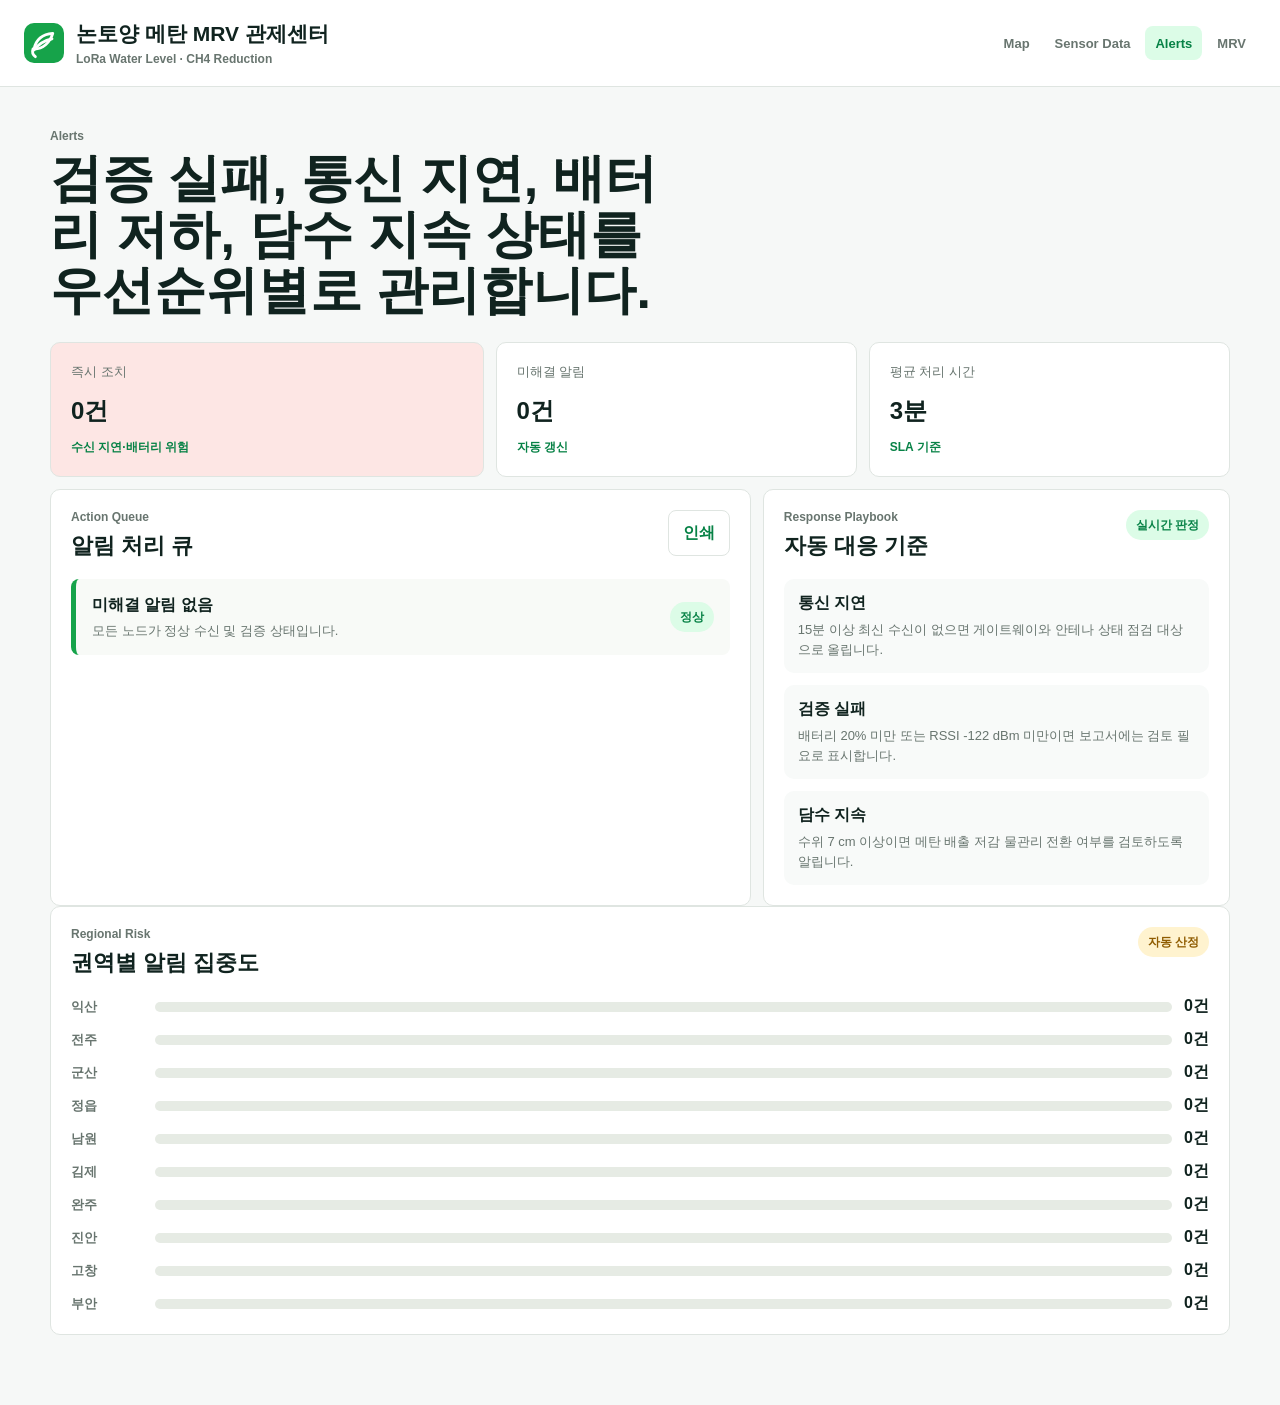
==== commit 0f62ae2d: "V1.1" ====
--- a/alerts.html
+++ b/alerts.html
@@ -3,13 +3,14 @@
   <head>
     <meta charset="utf-8" />
     <meta name="viewport" content="width=device-width, initial-scale=1" />
-    <title>Alerts | MRV Control Map</title>
+    <title>Alerts | 논토양 메탄 MRV 관제센터</title>
+    <link rel="icon" href="data:," />
     <link rel="stylesheet" href="assets/styles.css" />
   </head>
   <body>
     <header class="topbar">
       <div class="topbar-main">
-        <a class="brand" href="index.html" aria-label="MRV Control Map home">
+        <a class="brand" href="index.html" aria-label="MRV 관제센터 홈">
           <span class="brand-icon" aria-hidden="true">
             <svg viewBox="0 0 40 40" role="img">
               <rect width="40" height="40" rx="10"></rect>
@@ -19,12 +20,12 @@
             </svg>
           </span>
           <span>
-            <strong>전북 권역 MRV 통합 관제센터</strong>
-            <small>MRV Control Map</small>
+            <strong>논토양 메탄 MRV 관제센터</strong>
+            <small>LoRa Water Level · CH4 Reduction</small>
           </span>
         </a>
 
-        <nav class="nav" aria-label="Main navigation">
+        <nav class="nav" aria-label="주요 화면">
           <a href="index.html">Map</a>
           <a href="sensor.html">Sensor Data</a>
           <a class="active" href="alerts.html">Alerts</a>
@@ -36,24 +37,24 @@
     <main class="page-shell">
       <section class="page-heading compact">
         <p class="eyebrow">Alerts</p>
-        <h1>검증 실패, 통신 지연, 현장 조치 알림을 우선순위별로 관리합니다</h1>
+        <h1>검증 실패, 통신 지연, 배터리 저하, 담수 지속 상태를 우선순위별로 관리합니다.</h1>
       </section>
 
       <section class="alert-board" aria-label="Alert summary">
         <article class="alert-summary danger-bg">
           <p>즉시 조치</p>
-          <strong>1건</strong>
-          <em>검증 지연</em>
+          <strong data-alert-immediate>0건</strong>
+          <em>수신 지연·배터리 위험</em>
         </article>
         <article class="alert-summary">
           <p>미해결 알림</p>
-          <strong>4건</strong>
-          <em>전일 대비 -2건</em>
+          <strong data-alert-open>0건</strong>
+          <em>자동 갱신</em>
         </article>
         <article class="alert-summary">
           <p>평균 처리 시간</p>
-          <strong>8분</strong>
-          <em>SLA 정상</em>
+          <strong data-alert-delay>0분</strong>
+          <em>SLA 기준</em>
         </article>
       </section>
 
@@ -64,61 +65,32 @@
               <p class="eyebrow">Action Queue</p>
               <h2>알림 처리 큐</h2>
             </div>
-            <button class="ghost-action" type="button">CSV 내보내기</button>
+            <button class="ghost-action" type="button" onclick="window.print()">인쇄</button>
           </div>
 
-          <div class="alert-list renewed">
-            <article class="alert-item high">
-              <div>
-                <strong>JA-003 검증 해시 재생성 필요</strong>
-                <p>진안 산림 MRV 구역 · 2026. 4. 30. 오전 12:10:42</p>
-              </div>
-              <span>즉시 조치</span>
-            </article>
-            <article class="alert-item medium">
-              <div>
-                <strong>BA-002 통신 지연 7.4초</strong>
-                <p>부안 재생에너지 실증단지 · 2026. 4. 30. 오전 12:08:16</p>
-              </div>
-              <span>자동 재시도</span>
-            </article>
-            <article class="alert-item medium">
-              <div>
-                <strong>IK-004 배터리 29%</strong>
-                <p>익산 제1산단 · 2026. 4. 30. 오전 12:02:55</p>
-              </div>
-              <span>교체 예약</span>
-            </article>
-            <article class="alert-item low">
-              <div>
-                <strong>GC-001 월간 보고서 승인 대기</strong>
-                <p>고창 농업 MRV 단지 · 2026. 4. 29. 오후 11:58:21</p>
-              </div>
-              <span>검토 대기</span>
-            </article>
-          </div>
+          <div class="alert-list renewed" data-alert-list></div>
         </article>
 
         <article class="panel">
           <div class="panel-head">
             <div>
               <p class="eyebrow">Response Playbook</p>
-              <h2>자동 대응 상태</h2>
+              <h2>자동 대응 기준</h2>
             </div>
-            <span class="pill safe">3건 자동 처리</span>
+            <span class="pill safe">실시간 판정</span>
           </div>
           <div class="playbook-list">
             <div>
               <strong>통신 지연</strong>
-              <span>재전송 요청 → 원장 재기록 → 관리자 알림</span>
+              <span>15분 이상 최신 수신이 없으면 게이트웨이와 안테나 상태 점검 대상으로 올립니다.</span>
             </div>
             <div>
               <strong>검증 실패</strong>
-              <span>원본 측정값 비교 → 해시 재생성 → 보고서 제외 표시</span>
+              <span>배터리 20% 미만 또는 RSSI -122 dBm 미만이면 보고서에는 검토 필요로 표시합니다.</span>
             </div>
             <div>
-              <strong>장비 이상</strong>
-              <span>현장 점검 티켓 생성 → 예비 노드 전환</span>
+              <strong>담수 지속</strong>
+              <span>수위 7 cm 이상이면 메탄 배출 저감 물관리 전환 여부를 검토하도록 알립니다.</span>
             </div>
           </div>
         </article>
@@ -130,15 +102,14 @@
             <p class="eyebrow">Regional Risk</p>
             <h2>권역별 알림 집중도</h2>
           </div>
-          <span class="pill warn">진안 집중 관찰</span>
+          <span class="pill warn">자동 산정</span>
         </div>
-        <div class="risk-grid">
-          <div><span>익산</span><i style="--value:42%"></i><strong>2건</strong></div>
-          <div><span>군산</span><i style="--value:24%"></i><strong>1건</strong></div>
-          <div><span>진안</span><i style="--value:78%"></i><strong>4건</strong></div>
-          <div><span>부안</span><i style="--value:56%"></i><strong>3건</strong></div>
-        </div>
+        <div class="risk-grid" data-risk-grid></div>
       </section>
     </main>
+
+    <script src="assets/mrv-model.js"></script>
+    <script src="assets/mrv-live.js"></script>
+    <script src="assets/alerts.js"></script>
   </body>
 </html>
--- a/assets/styles.css
+++ b/assets/styles.css
@@ -646,6 +646,34 @@
   padding: 16px;
 }
 
+.api-card {
+  display: grid;
+  gap: 12px;
+}
+
+.api-note {
+  margin: 0;
+  color: var(--muted);
+  font-size: 13px;
+  line-height: 1.55;
+}
+
+.code-sample {
+  max-width: 100%;
+  overflow: auto;
+  border: 1px solid #d7e1dc;
+  border-radius: 8px;
+  margin: 0;
+  padding: 12px;
+  color: #19352e;
+  background: #f8faf9;
+  font: 12px/1.55 "Segoe UI Mono", Consolas, monospace;
+}
+
+.code-sample code {
+  white-space: pre;
+}
+
 .section-heading {
   display: flex;
   align-items: flex-start;
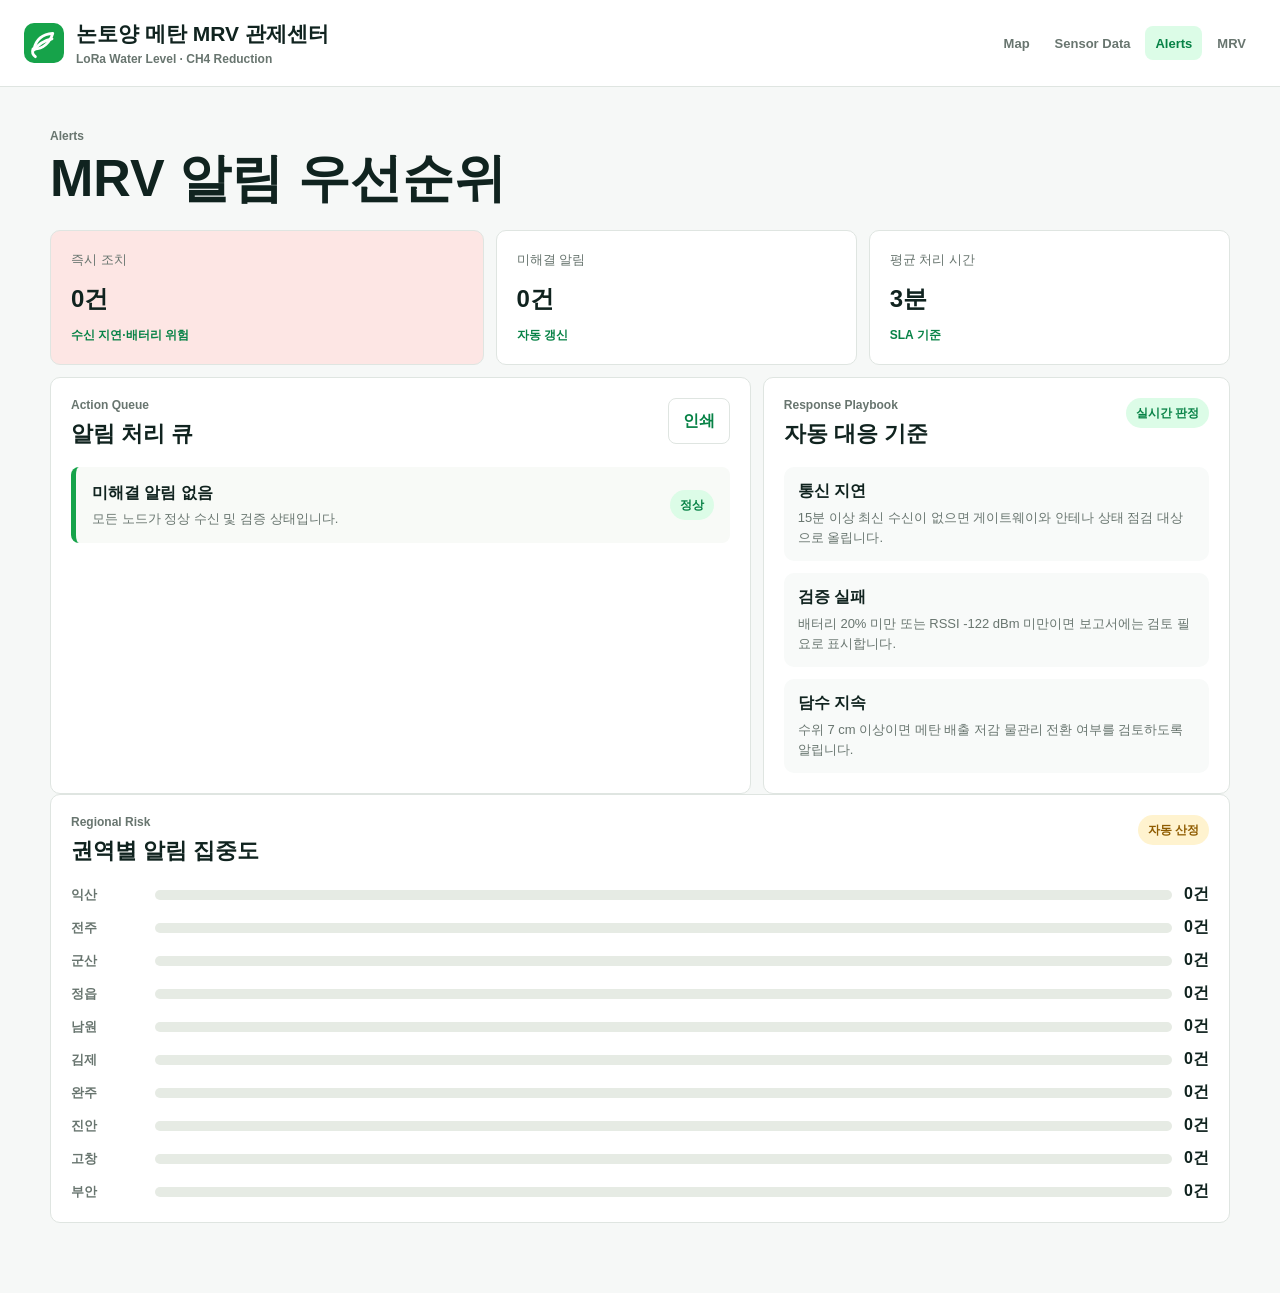
==== commit 51a951bb: "V1.2" ====
--- a/alerts.html
+++ b/alerts.html
@@ -37,7 +37,7 @@
     <main class="page-shell">
       <section class="page-heading compact">
         <p class="eyebrow">Alerts</p>
-        <h1>검증 실패, 통신 지연, 배터리 저하, 담수 지속 상태를 우선순위별로 관리합니다.</h1>
+        <h1>MRV 알림 우선순위</h1>
       </section>
 
       <section class="alert-board" aria-label="Alert summary">
--- a/assets/styles.css
+++ b/assets/styles.css
@@ -785,6 +785,11 @@
   font-weight: 900;
 }
 
+.compact-ledger .ledger-row {
+  width: 660px;
+  grid-template-columns: 88px 100px 185px 150px 105px;
+}
+
 .map-statusbar,
 .selected-node,
 .map-fallback {
@@ -1043,6 +1048,66 @@
     #fff;
 }
 
+.sensor-region-control {
+  display: grid;
+  grid-template-columns: minmax(220px, 0.8fr) minmax(240px, 0.55fr) minmax(0, 1.1fr);
+  min-height: auto;
+  align-items: center;
+  gap: 16px;
+  margin-top: 14px;
+}
+
+.sensor-region-control h2 {
+  margin: 0;
+  font-size: 22px;
+}
+
+.sensor-region-select-wrap {
+  display: grid;
+  gap: 8px;
+}
+
+.sensor-region-select-wrap span,
+.sensor-region-summary span {
+  color: var(--muted);
+  font-size: 12px;
+  font-weight: 900;
+}
+
+.sensor-region-select-wrap select {
+  min-height: 46px;
+  border: 1px solid var(--line-strong);
+  border-radius: 8px;
+  padding: 0 12px;
+  color: var(--text);
+  background: #fff;
+  font: inherit;
+  font-weight: 800;
+}
+
+.sensor-region-summary {
+  display: grid;
+  grid-template-columns: repeat(3, minmax(0, 1fr));
+  gap: 8px;
+}
+
+.sensor-region-summary span {
+  min-width: 0;
+  border-radius: 8px;
+  padding: 12px;
+  background: #f8faf9;
+}
+
+.sensor-region-summary strong {
+  display: block;
+  min-width: 0;
+  overflow: hidden;
+  margin-top: 6px;
+  color: var(--text);
+  text-overflow: ellipsis;
+  white-space: nowrap;
+}
+
 .split-layout {
   display: grid;
   grid-template-columns: minmax(0, 1.25fr) minmax(320px, 0.75fr);
@@ -1570,6 +1635,40 @@
   padding-top: 18px;
 }
 
+.report-meta-grid {
+  display: grid;
+  grid-template-columns: repeat(4, minmax(0, 1fr));
+  gap: 8px;
+  margin-bottom: 4px;
+}
+
+.report-meta-grid div {
+  min-width: 0;
+  border-radius: 8px;
+  padding: 12px;
+  background: #f8faf9;
+}
+
+.report-meta-grid span,
+.report-meta-grid strong {
+  display: block;
+  min-width: 0;
+  overflow: hidden;
+  text-overflow: ellipsis;
+  white-space: nowrap;
+}
+
+.report-meta-grid span {
+  color: var(--muted);
+  font-size: 11px;
+  font-weight: 900;
+}
+
+.report-meta-grid strong {
+  margin-top: 6px;
+  font-size: 13px;
+}
+
 .report-body h3 {
   margin: 8px 0 0;
   font-size: 16px;
@@ -1793,8 +1892,17 @@
 
   .alert-board,
   .split-layout,
-  .report-builder {
+  .report-builder,
+  .sensor-region-control {
     grid-template-columns: 1fr;
+  }
+
+  .report-meta-grid {
+    grid-template-columns: repeat(2, minmax(0, 1fr));
+  }
+
+  .sensor-region-summary {
+    grid-template-columns: repeat(2, minmax(0, 1fr));
   }
 
   .page-shell {
@@ -1856,6 +1964,14 @@
 
   .report-actions button {
     width: 100%;
+  }
+
+  .report-meta-grid {
+    grid-template-columns: 1fr;
+  }
+
+  .sensor-region-summary {
+    grid-template-columns: 1fr;
   }
 
   .carbon-grid,
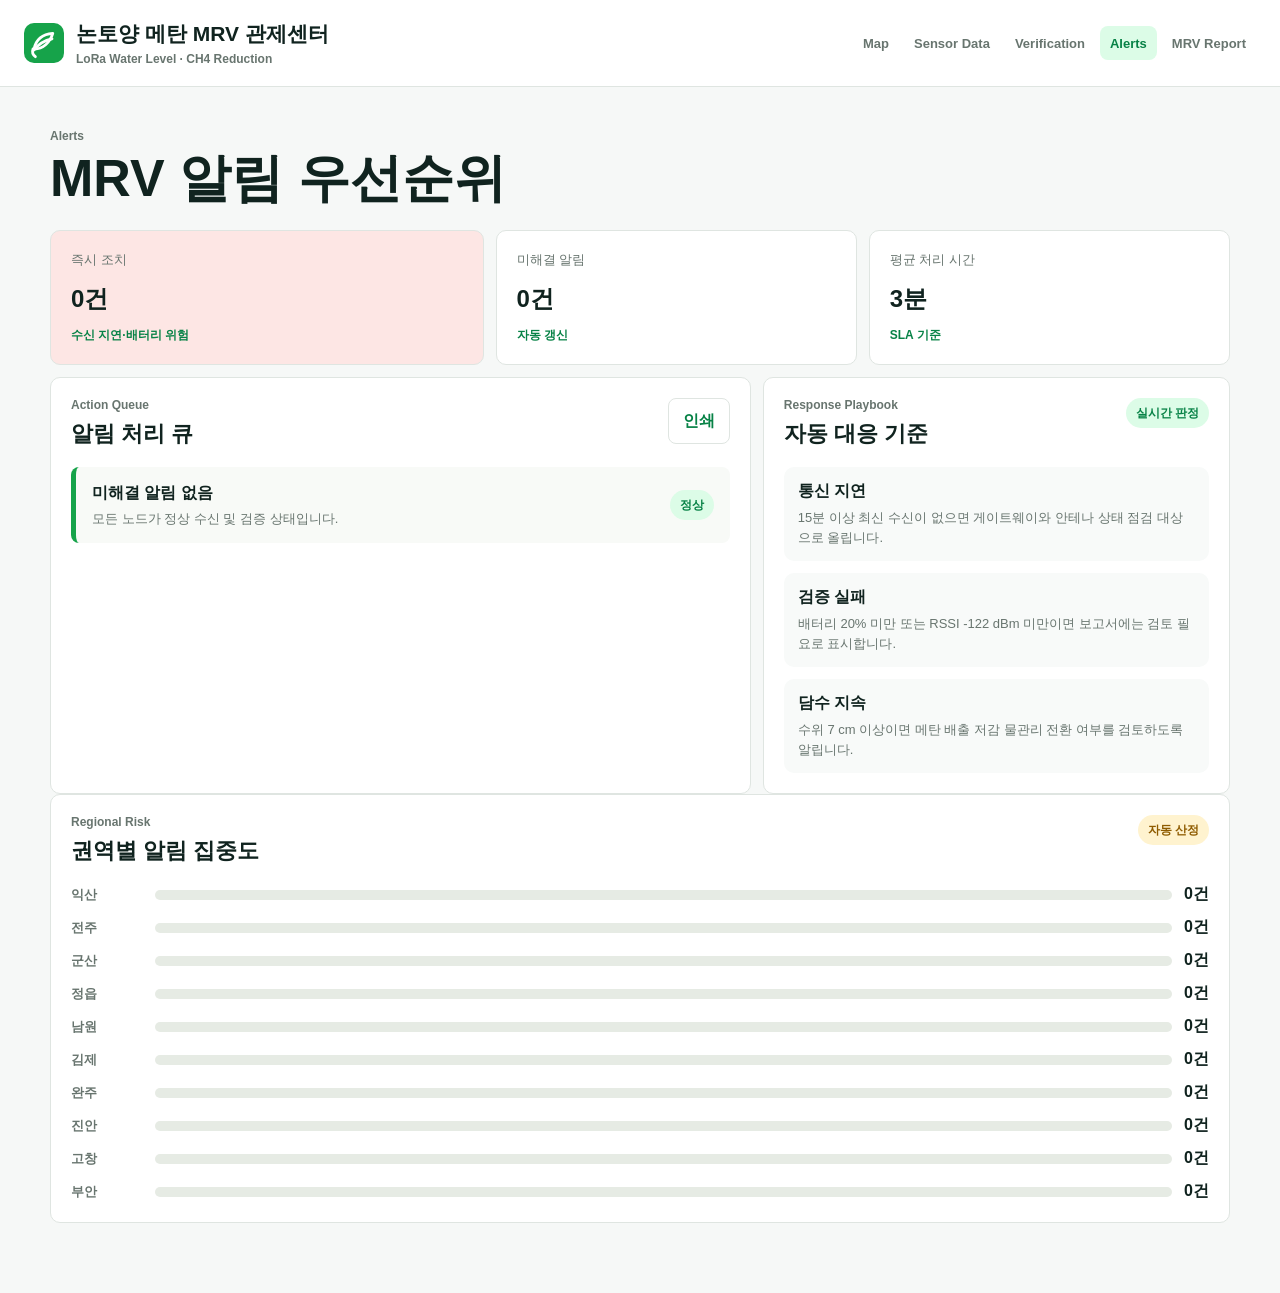
==== commit d75f7567: "V1.3" ====
--- a/alerts.html
+++ b/alerts.html
@@ -28,8 +28,9 @@
         <nav class="nav" aria-label="주요 화면">
           <a href="index.html">Map</a>
           <a href="sensor.html">Sensor Data</a>
+          <a href="verification.html">Verification</a>
           <a class="active" href="alerts.html">Alerts</a>
-          <a href="mrv.html">MRV</a>
+          <a href="mrv.html">MRV Report</a>
         </nav>
       </div>
     </header>
--- a/assets/styles.css
+++ b/assets/styles.css
@@ -1108,6 +1108,72 @@
   white-space: nowrap;
 }
 
+.verification-control {
+  display: grid;
+  grid-template-columns: minmax(260px, 0.9fr) minmax(240px, 0.55fr) minmax(220px, 0.55fr);
+  min-height: auto;
+  align-items: center;
+  gap: 16px;
+  margin-top: 14px;
+}
+
+.verification-control h2 {
+  margin: 0;
+  font-size: 22px;
+}
+
+.verification-region-select {
+  display: grid;
+  gap: 8px;
+}
+
+.verification-region-select span,
+.verification-current span {
+  color: var(--muted);
+  font-size: 12px;
+  font-weight: 900;
+}
+
+.verification-region-select select {
+  min-height: 46px;
+  border: 1px solid var(--line-strong);
+  border-radius: 8px;
+  padding: 0 12px;
+  color: var(--text);
+  background: #fff;
+  font: inherit;
+  font-weight: 800;
+}
+
+.verification-current {
+  min-width: 0;
+  border-radius: 8px;
+  padding: 12px;
+  background: #f8faf9;
+}
+
+.verification-current strong,
+.verification-current em {
+  display: block;
+  min-width: 0;
+  overflow: hidden;
+  text-overflow: ellipsis;
+  white-space: nowrap;
+}
+
+.verification-current strong {
+  margin-top: 6px;
+  font-size: 16px;
+}
+
+.verification-current em {
+  margin-top: 4px;
+  color: var(--muted);
+  font-size: 12px;
+  font-style: normal;
+  font-weight: 800;
+}
+
 .split-layout {
   display: grid;
   grid-template-columns: minmax(0, 1.25fr) minmax(320px, 0.75fr);
@@ -1122,6 +1188,10 @@
 
 .split-layout.alert-layout {
   grid-template-columns: minmax(0, 1.2fr) minmax(300px, 0.8fr);
+}
+
+.split-layout.verification-layout {
+  grid-template-columns: minmax(0, 1.15fr) minmax(320px, 0.85fr);
 }
 
 .panel {
@@ -1160,6 +1230,146 @@
 .pill.safe {
   color: var(--green-dark);
   background: var(--green-soft);
+}
+
+.verify-status {
+  display: inline-flex;
+  min-height: 28px;
+  align-items: center;
+  justify-content: center;
+  border-radius: 999px;
+  padding: 0 10px;
+  font-size: 12px;
+  font-weight: 900;
+  white-space: nowrap;
+}
+
+.status-wait {
+  color: #59645f;
+  background: #e8ece9;
+}
+
+.status-running {
+  color: #1d63c5;
+  background: var(--blue-soft);
+}
+
+.status-pass {
+  color: var(--green-dark);
+  background: var(--green-soft);
+}
+
+.status-hold {
+  color: #8f5c00;
+  background: var(--yellow-soft);
+}
+
+.status-reject {
+  color: #b4211c;
+  background: var(--red-soft);
+}
+
+.status-review {
+  color: #6d4a00;
+  background: #fff7df;
+}
+
+.verification-pipeline {
+  min-height: auto;
+  margin-top: 12px;
+}
+
+.verification-steps {
+  display: grid;
+  grid-template-columns: repeat(7, minmax(154px, 1fr));
+  gap: 10px;
+  overflow-x: auto;
+  padding-bottom: 2px;
+}
+
+.verify-step {
+  min-width: 154px;
+  border: 1px solid var(--line);
+  border-left-width: 5px;
+  border-radius: 10px;
+  padding: 14px;
+  background: #fff;
+}
+
+.status-border-wait {
+  border-left-color: #b7c0ba;
+}
+
+.status-border-running {
+  border-left-color: var(--blue);
+}
+
+.status-border-pass {
+  border-left-color: var(--green);
+}
+
+.status-border-hold,
+.status-border-review {
+  border-left-color: var(--yellow);
+}
+
+.status-border-reject {
+  border-left-color: var(--red);
+}
+
+.verify-step-head {
+  display: flex;
+  align-items: center;
+  justify-content: space-between;
+  gap: 8px;
+}
+
+.verify-step-head > span {
+  color: var(--muted);
+  font-size: 12px;
+  font-weight: 900;
+}
+
+.verify-step strong,
+.verify-step p,
+.verify-step em {
+  display: block;
+}
+
+.verify-step strong {
+  margin-top: 12px;
+  font-size: 15px;
+}
+
+.verify-step p {
+  min-height: 66px;
+  margin: 8px 0 12px;
+  color: var(--muted);
+  font-size: 12px;
+  line-height: 1.5;
+}
+
+.verify-step em {
+  margin-top: 9px;
+  color: var(--green-dark);
+  font-size: 12px;
+  font-style: normal;
+  font-weight: 900;
+}
+
+.verification-progress {
+  height: 9px;
+  overflow: hidden;
+  border-radius: 999px;
+  background: #e6ebe4;
+}
+
+.verification-progress i {
+  display: block;
+  width: var(--value);
+  height: 100%;
+  border-radius: inherit;
+  background: linear-gradient(90deg, var(--green), var(--blue));
 }
 
 .chart {
@@ -1503,6 +1713,96 @@
   grid-template-columns: 72px minmax(0, 1fr) auto;
 }
 
+.verification-table {
+  overflow-x: auto;
+  border: 1px solid var(--line);
+  border-radius: 10px;
+}
+
+.verification-row {
+  display: grid;
+  grid-template-columns: minmax(160px, 1fr) 130px minmax(160px, 1fr) 86px;
+  min-width: 660px;
+  min-height: 54px;
+  align-items: center;
+  gap: 12px;
+  border-bottom: 1px solid #edf0ee;
+  padding: 0 16px;
+  background: #fff;
+}
+
+.verification-row.head {
+  min-height: 44px;
+  color: var(--muted);
+  background: #f8faf9;
+  font-size: 12px;
+  font-weight: 900;
+}
+
+.verification-row strong,
+.verification-row span,
+.verification-row em {
+  min-width: 0;
+}
+
+.verification-row em {
+  color: var(--green-dark);
+  font-style: normal;
+  font-weight: 900;
+}
+
+.status-legend {
+  display: flex;
+  flex-wrap: wrap;
+  gap: 8px;
+  margin-bottom: 18px;
+}
+
+.verification-evidence {
+  display: grid;
+  gap: 10px;
+}
+
+.verification-evidence > strong {
+  font-size: 15px;
+}
+
+.verification-evidence > div {
+  display: grid;
+  gap: 8px;
+}
+
+.verification-evidence div div {
+  display: grid;
+  grid-template-columns: 84px minmax(0, 1fr);
+  gap: 4px 10px;
+  border-radius: 8px;
+  padding: 12px;
+  background: #f8faf9;
+}
+
+.verification-evidence span {
+  color: var(--muted);
+  font-size: 12px;
+  font-weight: 900;
+}
+
+.verification-evidence strong {
+  min-width: 0;
+  overflow: hidden;
+  color: var(--text);
+  font-size: 13px;
+  text-overflow: ellipsis;
+  white-space: nowrap;
+}
+
+.verification-evidence em {
+  grid-column: 2;
+  color: var(--muted);
+  font-size: 12px;
+  font-style: normal;
+}
+
 .progress-stack div {
   display: grid;
   grid-template-columns: 1fr auto;
@@ -1893,7 +2193,8 @@
   .alert-board,
   .split-layout,
   .report-builder,
-  .sensor-region-control {
+  .sensor-region-control,
+  .verification-control {
     grid-template-columns: 1fr;
   }
 
@@ -1903,6 +2204,10 @@
 
   .sensor-region-summary {
     grid-template-columns: repeat(2, minmax(0, 1fr));
+  }
+
+  .verification-steps {
+    grid-template-columns: repeat(7, minmax(180px, 1fr));
   }
 
   .page-shell {
@@ -1972,6 +2277,19 @@
 
   .sensor-region-summary {
     grid-template-columns: 1fr;
+  }
+
+  .verification-row {
+    grid-template-columns: 140px 124px 150px 72px;
+    min-width: 560px;
+  }
+
+  .verification-evidence div div {
+    grid-template-columns: 1fr;
+  }
+
+  .verification-evidence em {
+    grid-column: 1;
   }
 
   .carbon-grid,
